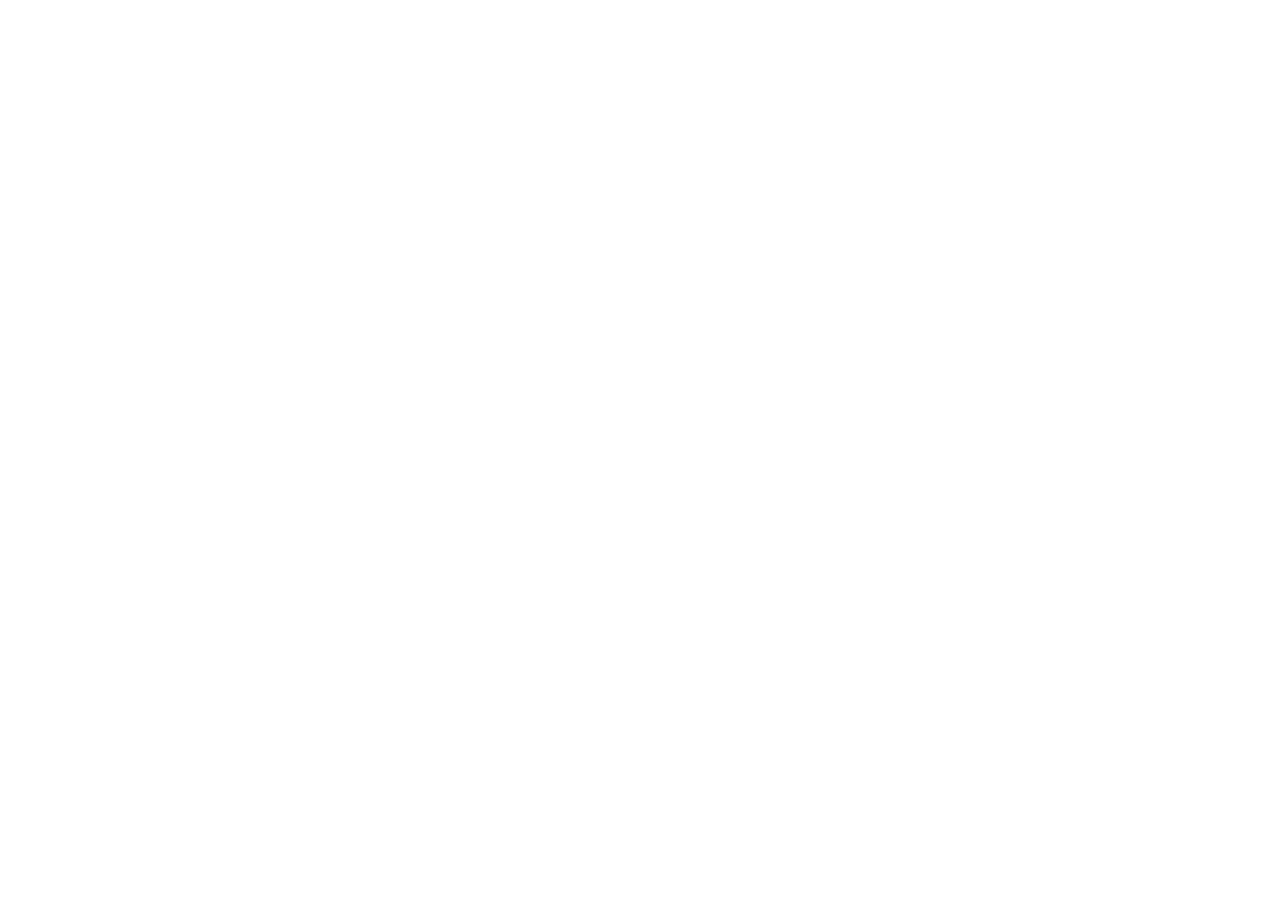
==== about/index.html @ b0be115c "Initial commit" ====
<!doctype html>
<html lang="en" data-page="/about">
  <head>
    <meta charset="UTF-8" />
    <meta name="viewport" content="width=device-width, initial-scale=1.0" />
    <meta name="description" content="MirrorFlow Suite is a portfolio of workflow tools that save time, incentivize cleaner lead tracking, and turn frontline work into QA and leadership visibility." />
    <title>Why MirrorFlow | MirrorFlow Suite</title>
    <script type="module" crossorigin src="/Porfolio/assets/main-fJTCTL3D.js"></script>
    <link rel="stylesheet" crossorigin href="/Porfolio/assets/main-Bpl_9lqr.css">
  </head>
  <body>
    <div id="root"></div>
  </body>
</html>
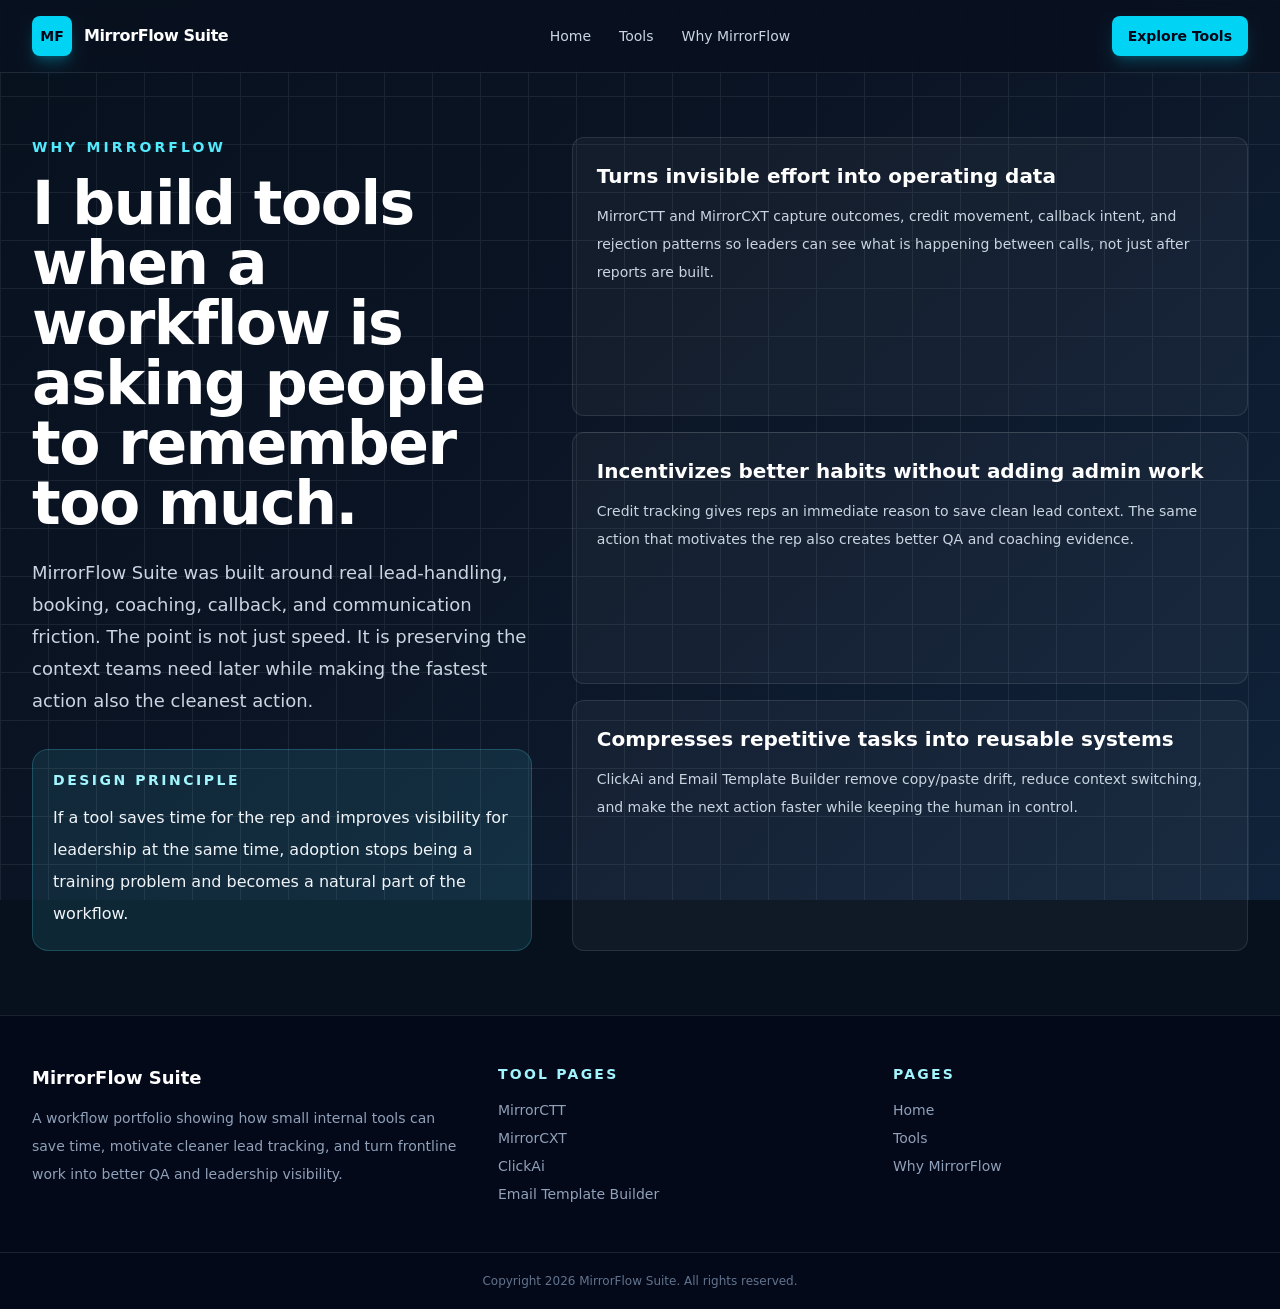
==== commit b808287f: "Fixed pathing issues in the following files:" ====
--- a/about/index.html
+++ b/about/index.html
@@ -5,8 +5,8 @@
     <meta name="viewport" content="width=device-width, initial-scale=1.0" />
     <meta name="description" content="MirrorFlow Suite is a portfolio of workflow tools that save time, incentivize cleaner lead tracking, and turn frontline work into QA and leadership visibility." />
     <title>Why MirrorFlow | MirrorFlow Suite</title>
-    <script type="module" crossorigin src="/Porfolio/assets/main-fJTCTL3D.js"></script>
-    <link rel="stylesheet" crossorigin href="/Porfolio/assets/main-Bpl_9lqr.css">
+    <script type="module" crossorigin src="/assets/main-fJTCTL3D.js"></script>
+    <link rel="stylesheet" crossorigin href="/assets/main-Bpl_9lqr.css">
   </head>
   <body>
     <div id="root"></div>
--- a/assets/main-Bpl_9lqr.css
+++ b/assets/main-Bpl_9lqr.css
@@ -0,0 +1,2 @@
+/*! tailwindcss v4.2.1 | MIT License | https://tailwindcss.com */
+@layer properties{@supports (((-webkit-hyphens:none)) and (not (margin-trim:inline))) or ((-moz-orient:inline) and (not (color:rgb(from red r g b)))){*,:before,:after,::backdrop{--tw-border-style:solid;--tw-gradient-position:initial;--tw-gradient-from:#0000;--tw-gradient-via:#0000;--tw-gradient-to:#0000;--tw-gradient-stops:initial;--tw-gradient-via-stops:initial;--tw-gradient-from-position:0%;--tw-gradient-via-position:50%;--tw-gradient-to-position:100%;--tw-leading:initial;--tw-font-weight:initial;--tw-tracking:initial;--tw-shadow:0 0 #0000;--tw-shadow-color:initial;--tw-shadow-alpha:100%;--tw-inset-shadow:0 0 #0000;--tw-inset-shadow-color:initial;--tw-inset-shadow-alpha:100%;--tw-ring-color:initial;--tw-ring-shadow:0 0 #0000;--tw-inset-ring-color:initial;--tw-inset-ring-shadow:0 0 #0000;--tw-ring-inset:initial;--tw-ring-offset-width:0px;--tw-ring-offset-color:#fff;--tw-ring-offset-shadow:0 0 #0000;--tw-backdrop-blur:initial;--tw-backdrop-brightness:initial;--tw-backdrop-contrast:initial;--tw-backdrop-grayscale:initial;--tw-backdrop-hue-rotate:initial;--tw-backdrop-invert:initial;--tw-backdrop-opacity:initial;--tw-backdrop-saturate:initial;--tw-backdrop-sepia:initial;--tw-translate-x:0;--tw-translate-y:0;--tw-translate-z:0}}}@layer theme{:root,:host{--font-sans:ui-sans-serif, system-ui, sans-serif, "Apple Color Emoji", "Segoe UI Emoji", "Segoe UI Symbol", "Noto Color Emoji";--font-mono:ui-monospace, SFMono-Regular, Menlo, Monaco, Consolas, "Liberation Mono", "Courier New", monospace;--color-amber-100:oklch(96.2% .059 95.617);--color-amber-200:oklch(92.4% .12 95.746);--color-emerald-200:oklch(90.5% .093 164.15);--color-emerald-300:oklch(84.5% .143 164.978);--color-emerald-500:oklch(69.6% .17 162.48);--color-teal-400:oklch(77.7% .152 181.912);--color-teal-500:oklch(70.4% .14 182.503);--color-cyan-100:oklch(95.6% .045 203.388);--color-cyan-200:oklch(91.7% .08 205.041);--color-cyan-300:oklch(86.5% .127 207.078);--color-cyan-400:oklch(78.9% .154 211.53);--color-sky-600:oklch(58.8% .158 241.966);--color-blue-600:oklch(54.6% .245 262.881);--color-violet-500:oklch(60.6% .25 292.717);--color-slate-100:oklch(96.8% .007 247.896);--color-slate-200:oklch(92.9% .013 255.508);--color-slate-300:oklch(86.9% .022 252.894);--color-slate-400:oklch(70.4% .04 256.788);--color-slate-500:oklch(55.4% .046 257.417);--color-slate-950:oklch(12.9% .042 264.695);--color-black:#000;--color-white:#fff;--spacing:.25rem;--container-md:28rem;--container-2xl:42rem;--container-3xl:48rem;--container-4xl:56rem;--container-7xl:80rem;--text-xs:.75rem;--text-xs--line-height:calc(1 / .75);--text-sm:.875rem;--text-sm--line-height:calc(1.25 / .875);--text-base:1rem;--text-base--line-height:calc(1.5 / 1);--text-lg:1.125rem;--text-lg--line-height:calc(1.75 / 1.125);--text-xl:1.25rem;--text-xl--line-height:calc(1.75 / 1.25);--text-2xl:1.5rem;--text-2xl--line-height:calc(2 / 1.5);--text-3xl:1.875rem;--text-3xl--line-height:calc(2.25 / 1.875);--text-4xl:2.25rem;--text-4xl--line-height:calc(2.5 / 2.25);--text-5xl:3rem;--text-5xl--line-height:1;--text-6xl:3.75rem;--text-6xl--line-height:1;--text-7xl:4.5rem;--text-7xl--line-height:1;--font-weight-medium:500;--font-weight-semibold:600;--font-weight-bold:700;--font-weight-black:900;--tracking-tight:-.025em;--radius-lg:.5rem;--radius-xl:.75rem;--radius-2xl:1rem;--blur-xl:24px;--default-transition-duration:.15s;--default-transition-timing-function:cubic-bezier(.4, 0, .2, 1);--default-font-family:var(--font-sans);--default-mono-font-family:var(--font-mono)}}@layer base{*,:after,:before,::backdrop{box-sizing:border-box;border:0 solid;margin:0;padding:0}::file-selector-button{box-sizing:border-box;border:0 solid;margin:0;padding:0}html,:host{-webkit-text-size-adjust:100%;tab-size:4;line-height:1.5;font-family:var(--default-font-family,ui-sans-serif, system-ui, sans-serif, "Apple Color Emoji", "Segoe UI Emoji", "Segoe UI Symbol", "Noto Color Emoji");font-feature-settings:var(--default-font-feature-settings,normal);font-variation-settings:var(--default-font-variation-settings,normal);-webkit-tap-highlight-color:transparent}hr{height:0;color:inherit;border-top-width:1px}abbr:where([title]){-webkit-text-decoration:underline dotted;text-decoration:underline dotted}h1,h2,h3,h4,h5,h6{font-size:inherit;font-weight:inherit}a{color:inherit;-webkit-text-decoration:inherit;-webkit-text-decoration:inherit;-webkit-text-decoration:inherit;-webkit-text-decoration:inherit;text-decoration:inherit}b,strong{font-weight:bolder}code,kbd,samp,pre{font-family:var(--default-mono-font-family,ui-monospace, SFMono-Regular, Menlo, Monaco, Consolas, "Liberation Mono", "Courier New", monospace);font-feature-settings:var(--default-mono-font-feature-settings,normal);font-variation-settings:var(--default-mono-font-variation-settings,normal);font-size:1em}small{font-size:80%}sub,sup{vertical-align:baseline;font-size:75%;line-height:0;position:relative}sub{bottom:-.25em}sup{top:-.5em}table{text-indent:0;border-color:inherit;border-collapse:collapse}:-moz-focusring{outline:auto}progress{vertical-align:baseline}summary{display:list-item}ol,ul,menu{list-style:none}img,svg,video,canvas,audio,iframe,embed,object{vertical-align:middle;display:block}img,video{max-width:100%;height:auto}button,input,select,optgroup,textarea{font:inherit;font-feature-settings:inherit;font-variation-settings:inherit;letter-spacing:inherit;color:inherit;opacity:1;background-color:#0000;border-radius:0}::file-selector-button{font:inherit;font-feature-settings:inherit;font-variation-settings:inherit;letter-spacing:inherit;color:inherit;opacity:1;background-color:#0000;border-radius:0}:where(select:is([multiple],[size])) optgroup{font-weight:bolder}:where(select:is([multiple],[size])) optgroup option{padding-inline-start:20px}::file-selector-button{margin-inline-end:4px}::placeholder{opacity:1}@supports (not ((-webkit-appearance:-apple-pay-button))) or (contain-intrinsic-size:1px){::placeholder{color:currentColor}@supports (color:color-mix(in lab, red, red)){::placeholder{color:color-mix(in oklab, currentcolor 50%, transparent)}}}textarea{resize:vertical}::-webkit-search-decoration{-webkit-appearance:none}::-webkit-date-and-time-value{min-height:1lh;text-align:inherit}::-webkit-datetime-edit{display:inline-flex}::-webkit-datetime-edit-fields-wrapper{padding:0}::-webkit-datetime-edit{padding-block:0}::-webkit-datetime-edit-year-field{padding-block:0}::-webkit-datetime-edit-month-field{padding-block:0}::-webkit-datetime-edit-day-field{padding-block:0}::-webkit-datetime-edit-hour-field{padding-block:0}::-webkit-datetime-edit-minute-field{padding-block:0}::-webkit-datetime-edit-second-field{padding-block:0}::-webkit-datetime-edit-millisecond-field{padding-block:0}::-webkit-datetime-edit-meridiem-field{padding-block:0}::-webkit-calendar-picker-indicator{line-height:1}:-moz-ui-invalid{box-shadow:none}button,input:where([type=button],[type=reset],[type=submit]){appearance:button}::file-selector-button{appearance:button}::-webkit-inner-spin-button{height:auto}::-webkit-outer-spin-button{height:auto}[hidden]:where(:not([hidden=until-found])){display:none!important}}@layer components;@layer utilities{.pointer-events-none{pointer-events:none}.invisible{visibility:hidden}.visible{visibility:visible}.absolute{position:absolute}.fixed{position:fixed}.relative{position:relative}.sticky{position:sticky}.inset-0{inset:calc(var(--spacing) * 0)}.top-0{top:calc(var(--spacing) * 0)}.right-0{right:calc(var(--spacing) * 0)}.bottom-0{bottom:calc(var(--spacing) * 0)}.left-0{left:calc(var(--spacing) * 0)}.z-40{z-index:40}.mx-auto{margin-inline:auto}.mt-1{margin-top:calc(var(--spacing) * 1)}.mt-2{margin-top:calc(var(--spacing) * 2)}.mt-3{margin-top:calc(var(--spacing) * 3)}.mt-4{margin-top:calc(var(--spacing) * 4)}.mt-5{margin-top:calc(var(--spacing) * 5)}.mt-6{margin-top:calc(var(--spacing) * 6)}.mt-7{margin-top:calc(var(--spacing) * 7)}.mt-8{margin-top:calc(var(--spacing) * 8)}.mt-10{margin-top:calc(var(--spacing) * 10)}.mt-12{margin-top:calc(var(--spacing) * 12)}.mb-4{margin-bottom:calc(var(--spacing) * 4)}.block{display:block}.contents{display:contents}.flex{display:flex}.grid{display:grid}.hidden{display:none}.inline-flex{display:inline-flex}.h-5{height:calc(var(--spacing) * 5)}.h-6{height:calc(var(--spacing) * 6)}.h-7{height:calc(var(--spacing) * 7)}.h-8{height:calc(var(--spacing) * 8)}.h-9{height:calc(var(--spacing) * 9)}.h-10{height:calc(var(--spacing) * 10)}.h-12{height:calc(var(--spacing) * 12)}.h-14{height:calc(var(--spacing) * 14)}.h-full{height:100%}.h-px{height:1px}.max-h-\[560px\]{max-height:560px}.min-h-10{min-height:calc(var(--spacing) * 10)}.min-h-12{min-height:calc(var(--spacing) * 12)}.min-h-screen{min-height:100vh}.w-5{width:calc(var(--spacing) * 5)}.w-6{width:calc(var(--spacing) * 6)}.w-7{width:calc(var(--spacing) * 7)}.w-8{width:calc(var(--spacing) * 8)}.w-9{width:calc(var(--spacing) * 9)}.w-10{width:calc(var(--spacing) * 10)}.w-12{width:calc(var(--spacing) * 12)}.w-14{width:calc(var(--spacing) * 14)}.w-full{width:100%}.max-w-2xl{max-width:var(--container-2xl)}.max-w-3xl{max-width:var(--container-3xl)}.max-w-4xl{max-width:var(--container-4xl)}.max-w-7xl{max-width:var(--container-7xl)}.max-w-md{max-width:var(--container-md)}.min-w-0{min-width:calc(var(--spacing) * 0)}.flex-1{flex:1}.flex-\[2\]{flex:2}.shrink-0{flex-shrink:0}.grid-cols-3{grid-template-columns:repeat(3,minmax(0,1fr))}.flex-col{flex-direction:column}.flex-wrap{flex-wrap:wrap}.place-items-center{place-items:center}.items-center{align-items:center}.items-start{align-items:flex-start}.justify-between{justify-content:space-between}.justify-center{justify-content:center}.gap-2{gap:calc(var(--spacing) * 2)}.gap-3{gap:calc(var(--spacing) * 3)}.gap-4{gap:calc(var(--spacing) * 4)}.gap-5{gap:calc(var(--spacing) * 5)}.gap-6{gap:calc(var(--spacing) * 6)}.gap-7{gap:calc(var(--spacing) * 7)}.gap-10{gap:calc(var(--spacing) * 10)}.gap-12{gap:calc(var(--spacing) * 12)}.overflow-hidden{overflow:hidden}.rounded-2xl{border-radius:var(--radius-2xl)}.rounded-\[28px\]{border-radius:28px}.rounded-full{border-radius:3.40282e38px}.rounded-lg{border-radius:var(--radius-lg)}.rounded-xl{border-radius:var(--radius-xl)}.border{border-style:var(--tw-border-style);border-width:1px}.border-y{border-block-style:var(--tw-border-style);border-block-width:1px}.border-t{border-top-style:var(--tw-border-style);border-top-width:1px}.border-b{border-bottom-style:var(--tw-border-style);border-bottom-width:1px}.border-amber-200\/20{border-color:#fee68533}@supports (color:color-mix(in lab, red, red)){.border-amber-200\/20{border-color:color-mix(in oklab, var(--color-amber-200) 20%, transparent)}}.border-cyan-300{border-color:var(--color-cyan-300)}.border-cyan-300\/20{border-color:#53eafd33}@supports (color:color-mix(in lab, red, red)){.border-cyan-300\/20{border-color:color-mix(in oklab, var(--color-cyan-300) 20%, transparent)}}.border-emerald-300\/30{border-color:#5ee9b54d}@supports (color:color-mix(in lab, red, red)){.border-emerald-300\/30{border-color:color-mix(in oklab, var(--color-emerald-300) 30%, transparent)}}.border-white\/10{border-color:#ffffff1a}@supports (color:color-mix(in lab, red, red)){.border-white\/10{border-color:color-mix(in oklab, var(--color-white) 10%, transparent)}}.border-white\/15{border-color:#ffffff26}@supports (color:color-mix(in lab, red, red)){.border-white\/15{border-color:color-mix(in oklab, var(--color-white) 15%, transparent)}}.bg-\[\#0b1322\]\/95{background-color:oklab(18.7439% -.00446909 -.0328422/.95)}.bg-\[\#111b2a\]\/90{background-color:oklab(22.0531% -.00670448 -.0323344/.9)}.bg-\[\#07111e\]{background-color:#07111e}.bg-\[\#08111f\]\/88{background-color:oklab(17.6997% -.00633704 -.0316639/.88)}.bg-amber-200\/\[0\.08\]{background-color:#fee68514}@supports (color:color-mix(in lab, red, red)){.bg-amber-200\/\[0\.08\]{background-color:color-mix(in oklab, var(--color-amber-200) 8%, transparent)}}.bg-cyan-300{background-color:var(--color-cyan-300)}.bg-cyan-300\/10{background-color:#53eafd1a}@supports (color:color-mix(in lab, red, red)){.bg-cyan-300\/10{background-color:color-mix(in oklab, var(--color-cyan-300) 10%, transparent)}}.bg-cyan-300\/\[0\.06\]{background-color:#53eafd0f}@supports (color:color-mix(in lab, red, red)){.bg-cyan-300\/\[0\.06\]{background-color:color-mix(in oklab, var(--color-cyan-300) 6%, transparent)}}.bg-cyan-400{background-color:var(--color-cyan-400)}.bg-emerald-300\/10{background-color:#5ee9b51a}@supports (color:color-mix(in lab, red, red)){.bg-emerald-300\/10{background-color:color-mix(in oklab, var(--color-emerald-300) 10%, transparent)}}.bg-slate-950{background-color:var(--color-slate-950)}.bg-slate-950\/55{background-color:#0206188c}@supports (color:color-mix(in lab, red, red)){.bg-slate-950\/55{background-color:color-mix(in oklab, var(--color-slate-950) 55%, transparent)}}.bg-slate-950\/60{background-color:#02061899}@supports (color:color-mix(in lab, red, red)){.bg-slate-950\/60{background-color:color-mix(in oklab, var(--color-slate-950) 60%, transparent)}}.bg-slate-950\/65{background-color:#020618a6}@supports (color:color-mix(in lab, red, red)){.bg-slate-950\/65{background-color:color-mix(in oklab, var(--color-slate-950) 65%, transparent)}}.bg-slate-950\/70{background-color:#020618b3}@supports (color:color-mix(in lab, red, red)){.bg-slate-950\/70{background-color:color-mix(in oklab, var(--color-slate-950) 70%, transparent)}}.bg-slate-950\/75{background-color:#020618bf}@supports (color:color-mix(in lab, red, red)){.bg-slate-950\/75{background-color:color-mix(in oklab, var(--color-slate-950) 75%, transparent)}}.bg-white\/10{background-color:#ffffff1a}@supports (color:color-mix(in lab, red, red)){.bg-white\/10{background-color:color-mix(in oklab, var(--color-white) 10%, transparent)}}.bg-white\/\[0\.03\]{background-color:#ffffff08}@supports (color:color-mix(in lab, red, red)){.bg-white\/\[0\.03\]{background-color:color-mix(in oklab, var(--color-white) 3%, transparent)}}.bg-white\/\[0\.04\]{background-color:#ffffff0a}@supports (color:color-mix(in lab, red, red)){.bg-white\/\[0\.04\]{background-color:color-mix(in oklab, var(--color-white) 4%, transparent)}}.bg-white\/\[0\.05\]{background-color:#ffffff0d}@supports (color:color-mix(in lab, red, red)){.bg-white\/\[0\.05\]{background-color:color-mix(in oklab, var(--color-white) 5%, transparent)}}.bg-white\/\[0\.06\]{background-color:#ffffff0f}@supports (color:color-mix(in lab, red, red)){.bg-white\/\[0\.06\]{background-color:color-mix(in oklab, var(--color-white) 6%, transparent)}}.bg-white\/\[0\.035\]{background-color:#ffffff09}@supports (color:color-mix(in lab, red, red)){.bg-white\/\[0\.035\]{background-color:color-mix(in oklab, var(--color-white) 3.5%, transparent)}}.bg-white\/\[0\.045\]{background-color:#ffffff0b}@supports (color:color-mix(in lab, red, red)){.bg-white\/\[0\.045\]{background-color:color-mix(in oklab, var(--color-white) 4.5%, transparent)}}.bg-gradient-to-br{--tw-gradient-position:to bottom right in oklab;background-image:linear-gradient(var(--tw-gradient-stops))}.bg-gradient-to-t{--tw-gradient-position:to top in oklab;background-image:linear-gradient(var(--tw-gradient-stops))}.\[background-image\:linear-gradient\(\#e2e8f0_1px\,transparent_1px\)\,linear-gradient\(90deg\,\#e2e8f0_1px\,transparent_1px\)\]{background-image:linear-gradient(#e2e8f0 1px,#0000 1px),linear-gradient(90deg,#e2e8f0 1px,#0000 1px)}.bg-\[linear-gradient\(135deg\,\#07111e_0\%\,\#0b1424_42\%\,\#10233a_100\%\)\]{background-image:linear-gradient(135deg,#07111e 0%,#0b1424 42%,#10233a 100%)}.from-blue-600{--tw-gradient-from:var(--color-blue-600);--tw-gradient-stops:var(--tw-gradient-via-stops,var(--tw-gradient-position), var(--tw-gradient-from) var(--tw-gradient-from-position), var(--tw-gradient-to) var(--tw-gradient-to-position))}.from-emerald-500{--tw-gradient-from:var(--color-emerald-500);--tw-gradient-stops:var(--tw-gradient-via-stops,var(--tw-gradient-position), var(--tw-gradient-from) var(--tw-gradient-from-position), var(--tw-gradient-to) var(--tw-gradient-to-position))}.from-sky-600{--tw-gradient-from:var(--color-sky-600);--tw-gradient-stops:var(--tw-gradient-via-stops,var(--tw-gradient-position), var(--tw-gradient-from) var(--tw-gradient-from-position), var(--tw-gradient-to) var(--tw-gradient-to-position))}.from-slate-950{--tw-gradient-from:var(--color-slate-950);--tw-gradient-stops:var(--tw-gradient-via-stops,var(--tw-gradient-position), var(--tw-gradient-from) var(--tw-gradient-from-position), var(--tw-gradient-to) var(--tw-gradient-to-position))}.from-teal-500{--tw-gradient-from:var(--color-teal-500);--tw-gradient-stops:var(--tw-gradient-via-stops,var(--tw-gradient-position), var(--tw-gradient-from) var(--tw-gradient-from-position), var(--tw-gradient-to) var(--tw-gradient-to-position))}.via-slate-950\/70{--tw-gradient-via:#020618b3}@supports (color:color-mix(in lab, red, red)){.via-slate-950\/70{--tw-gradient-via:color-mix(in oklab, var(--color-slate-950) 70%, transparent)}}.via-slate-950\/70{--tw-gradient-via-stops:var(--tw-gradient-position), var(--tw-gradient-from) var(--tw-gradient-from-position), var(--tw-gradient-via) var(--tw-gradient-via-position), var(--tw-gradient-to) var(--tw-gradient-to-position);--tw-gradient-stops:var(--tw-gradient-via-stops)}.to-cyan-300{--tw-gradient-to:var(--color-cyan-300);--tw-gradient-stops:var(--tw-gradient-via-stops,var(--tw-gradient-position), var(--tw-gradient-from) var(--tw-gradient-from-position), var(--tw-gradient-to) var(--tw-gradient-to-position))}.to-cyan-400{--tw-gradient-to:var(--color-cyan-400);--tw-gradient-stops:var(--tw-gradient-via-stops,var(--tw-gradient-position), var(--tw-gradient-from) var(--tw-gradient-from-position), var(--tw-gradient-to) var(--tw-gradient-to-position))}.to-teal-400{--tw-gradient-to:var(--color-teal-400);--tw-gradient-stops:var(--tw-gradient-via-stops,var(--tw-gradient-position), var(--tw-gradient-from) var(--tw-gradient-from-position), var(--tw-gradient-to) var(--tw-gradient-to-position))}.to-transparent{--tw-gradient-to:transparent;--tw-gradient-stops:var(--tw-gradient-via-stops,var(--tw-gradient-position), var(--tw-gradient-from) var(--tw-gradient-from-position), var(--tw-gradient-to) var(--tw-gradient-to-position))}.to-violet-500{--tw-gradient-to:var(--color-violet-500);--tw-gradient-stops:var(--tw-gradient-via-stops,var(--tw-gradient-position), var(--tw-gradient-from) var(--tw-gradient-from-position), var(--tw-gradient-to) var(--tw-gradient-to-position))}.\[background-size\:48px_48px\]{background-size:48px 48px}.object-contain{object-fit:contain}.p-3{padding:calc(var(--spacing) * 3)}.p-4{padding:calc(var(--spacing) * 4)}.p-5{padding:calc(var(--spacing) * 5)}.p-6{padding:calc(var(--spacing) * 6)}.p-px{padding:1px}.px-3{padding-inline:calc(var(--spacing) * 3)}.px-4{padding-inline:calc(var(--spacing) * 4)}.px-5{padding-inline:calc(var(--spacing) * 5)}.py-1{padding-block:calc(var(--spacing) * 1)}.py-1\.5{padding-block:calc(var(--spacing) * 1.5)}.py-2{padding-block:calc(var(--spacing) * 2)}.py-3{padding-block:calc(var(--spacing) * 3)}.py-4{padding-block:calc(var(--spacing) * 4)}.py-5{padding-block:calc(var(--spacing) * 5)}.py-12{padding-block:calc(var(--spacing) * 12)}.py-14{padding-block:calc(var(--spacing) * 14)}.py-16{padding-block:calc(var(--spacing) * 16)}.pb-4{padding-bottom:calc(var(--spacing) * 4)}.pb-16{padding-bottom:calc(var(--spacing) * 16)}.pb-20{padding-bottom:calc(var(--spacing) * 20)}.text-center{text-align:center}.text-2xl{font-size:var(--text-2xl);line-height:var(--tw-leading,var(--text-2xl--line-height))}.text-3xl{font-size:var(--text-3xl);line-height:var(--tw-leading,var(--text-3xl--line-height))}.text-4xl{font-size:var(--text-4xl);line-height:var(--tw-leading,var(--text-4xl--line-height))}.text-5xl{font-size:var(--text-5xl);line-height:var(--tw-leading,var(--text-5xl--line-height))}.text-base{font-size:var(--text-base);line-height:var(--tw-leading,var(--text-base--line-height))}.text-lg{font-size:var(--text-lg);line-height:var(--tw-leading,var(--text-lg--line-height))}.text-sm{font-size:var(--text-sm);line-height:var(--tw-leading,var(--text-sm--line-height))}.text-xl{font-size:var(--text-xl);line-height:var(--tw-leading,var(--text-xl--line-height))}.text-xs{font-size:var(--text-xs);line-height:var(--tw-leading,var(--text-xs--line-height))}.leading-6{--tw-leading:calc(var(--spacing) * 6);line-height:calc(var(--spacing) * 6)}.leading-7{--tw-leading:calc(var(--spacing) * 7);line-height:calc(var(--spacing) * 7)}.leading-8{--tw-leading:calc(var(--spacing) * 8);line-height:calc(var(--spacing) * 8)}.font-black{--tw-font-weight:var(--font-weight-black);font-weight:var(--font-weight-black)}.font-bold{--tw-font-weight:var(--font-weight-bold);font-weight:var(--font-weight-bold)}.font-medium{--tw-font-weight:var(--font-weight-medium);font-weight:var(--font-weight-medium)}.font-semibold{--tw-font-weight:var(--font-weight-semibold);font-weight:var(--font-weight-semibold)}.tracking-\[0\.2em\]{--tw-tracking:.2em;letter-spacing:.2em}.tracking-\[0\.14em\]{--tw-tracking:.14em;letter-spacing:.14em}.tracking-\[0\.16em\]{--tw-tracking:.16em;letter-spacing:.16em}.tracking-\[0\.18em\]{--tw-tracking:.18em;letter-spacing:.18em}.tracking-\[0\.22em\]{--tw-tracking:.22em;letter-spacing:.22em}.tracking-tight{--tw-tracking:var(--tracking-tight);letter-spacing:var(--tracking-tight)}.text-amber-100{color:var(--color-amber-100)}.text-cyan-100{color:var(--color-cyan-100)}.text-cyan-200{color:var(--color-cyan-200)}.text-cyan-300{color:var(--color-cyan-300)}.text-emerald-200{color:var(--color-emerald-200)}.text-slate-100{color:var(--color-slate-100)}.text-slate-200{color:var(--color-slate-200)}.text-slate-300{color:var(--color-slate-300)}.text-slate-400{color:var(--color-slate-400)}.text-slate-500{color:var(--color-slate-500)}.text-slate-950{color:var(--color-slate-950)}.text-white{color:var(--color-white)}.uppercase{text-transform:uppercase}.opacity-\[0\.08\]{opacity:.08}.shadow-2xl{--tw-shadow:0 25px 50px -12px var(--tw-shadow-color,#00000040);box-shadow:var(--tw-inset-shadow), var(--tw-inset-ring-shadow), var(--tw-ring-offset-shadow), var(--tw-ring-shadow), var(--tw-shadow)}.shadow-lg{--tw-shadow:0 10px 15px -3px var(--tw-shadow-color,#0000001a), 0 4px 6px -4px var(--tw-shadow-color,#0000001a);box-shadow:var(--tw-inset-shadow), var(--tw-inset-ring-shadow), var(--tw-ring-offset-shadow), var(--tw-ring-shadow), var(--tw-shadow)}.shadow-xl{--tw-shadow:0 20px 25px -5px var(--tw-shadow-color,#0000001a), 0 8px 10px -6px var(--tw-shadow-color,#0000001a);box-shadow:var(--tw-inset-shadow), var(--tw-inset-ring-shadow), var(--tw-ring-offset-shadow), var(--tw-ring-shadow), var(--tw-shadow)}.shadow-black\/10{--tw-shadow-color:#0000001a}@supports (color:color-mix(in lab, red, red)){.shadow-black\/10{--tw-shadow-color:color-mix(in oklab, color-mix(in oklab, var(--color-black) 10%, transparent) var(--tw-shadow-alpha), transparent)}}.shadow-black\/30{--tw-shadow-color:#0000004d}@supports (color:color-mix(in lab, red, red)){.shadow-black\/30{--tw-shadow-color:color-mix(in oklab, color-mix(in oklab, var(--color-black) 30%, transparent) var(--tw-shadow-alpha), transparent)}}.shadow-black\/40{--tw-shadow-color:#0006}@supports (color:color-mix(in lab, red, red)){.shadow-black\/40{--tw-shadow-color:color-mix(in oklab, color-mix(in oklab, var(--color-black) 40%, transparent) var(--tw-shadow-alpha), transparent)}}.shadow-cyan-400\/20{--tw-shadow-color:#00d2ef33}@supports (color:color-mix(in lab, red, red)){.shadow-cyan-400\/20{--tw-shadow-color:color-mix(in oklab, color-mix(in oklab, var(--color-cyan-400) 20%, transparent) var(--tw-shadow-alpha), transparent)}}.shadow-cyan-400\/25{--tw-shadow-color:#00d2ef40}@supports (color:color-mix(in lab, red, red)){.shadow-cyan-400\/25{--tw-shadow-color:color-mix(in oklab, color-mix(in oklab, var(--color-cyan-400) 25%, transparent) var(--tw-shadow-alpha), transparent)}}.backdrop-blur-xl{--tw-backdrop-blur:blur(var(--blur-xl));-webkit-backdrop-filter:var(--tw-backdrop-blur,) var(--tw-backdrop-brightness,) var(--tw-backdrop-contrast,) var(--tw-backdrop-grayscale,) var(--tw-backdrop-hue-rotate,) var(--tw-backdrop-invert,) var(--tw-backdrop-opacity,) var(--tw-backdrop-saturate,) var(--tw-backdrop-sepia,);backdrop-filter:var(--tw-backdrop-blur,) var(--tw-backdrop-brightness,) var(--tw-backdrop-contrast,) var(--tw-backdrop-grayscale,) var(--tw-backdrop-hue-rotate,) var(--tw-backdrop-invert,) var(--tw-backdrop-opacity,) var(--tw-backdrop-saturate,) var(--tw-backdrop-sepia,)}.transition{transition-property:color,background-color,border-color,outline-color,text-decoration-color,fill,stroke,--tw-gradient-from,--tw-gradient-via,--tw-gradient-to,opacity,box-shadow,transform,translate,scale,rotate,filter,-webkit-backdrop-filter,backdrop-filter,display,content-visibility,overlay,pointer-events;transition-timing-function:var(--tw-ease,var(--default-transition-timing-function));transition-duration:var(--tw-duration,var(--default-transition-duration))}@media (hover:hover){.group-hover\:translate-x-1:is(:where(.group):hover *){--tw-translate-x:calc(var(--spacing) * 1);translate:var(--tw-translate-x) var(--tw-translate-y)}.hover\:-translate-y-0\.5:hover{--tw-translate-y:calc(var(--spacing) * -.5);translate:var(--tw-translate-x) var(--tw-translate-y)}.hover\:-translate-y-1:hover{--tw-translate-y:calc(var(--spacing) * -1);translate:var(--tw-translate-x) var(--tw-translate-y)}.hover\:border-cyan-300\/50:hover{border-color:#53eafd80}@supports (color:color-mix(in lab, red, red)){.hover\:border-cyan-300\/50:hover{border-color:color-mix(in oklab, var(--color-cyan-300) 50%, transparent)}}.hover\:border-cyan-300\/60:hover{border-color:#53eafd99}@supports (color:color-mix(in lab, red, red)){.hover\:border-cyan-300\/60:hover{border-color:color-mix(in oklab, var(--color-cyan-300) 60%, transparent)}}.hover\:bg-cyan-200:hover{background-color:var(--color-cyan-200)}.hover\:bg-cyan-300:hover{background-color:var(--color-cyan-300)}.hover\:bg-white\/\[0\.07\]:hover{background-color:#ffffff12}@supports (color:color-mix(in lab, red, red)){.hover\:bg-white\/\[0\.07\]:hover{background-color:color-mix(in oklab, var(--color-white) 7.0%, transparent)}}.hover\:text-cyan-200:hover{color:var(--color-cyan-200)}}@media (width>=40rem){.sm\:grid-cols-2{grid-template-columns:repeat(2,minmax(0,1fr))}.sm\:grid-cols-3{grid-template-columns:repeat(3,minmax(0,1fr))}.sm\:flex-row{flex-direction:row}.sm\:p-8{padding:calc(var(--spacing) * 8)}.sm\:px-6{padding-inline:calc(var(--spacing) * 6)}.sm\:text-4xl{font-size:var(--text-4xl);line-height:var(--tw-leading,var(--text-4xl--line-height))}.sm\:text-6xl{font-size:var(--text-6xl);line-height:var(--tw-leading,var(--text-6xl--line-height))}.sm\:text-7xl{font-size:var(--text-7xl);line-height:var(--tw-leading,var(--text-7xl--line-height))}}@media (width>=48rem){.md\:flex{display:flex}.md\:hidden{display:none}.md\:grid-cols-2{grid-template-columns:repeat(2,minmax(0,1fr))}.md\:grid-cols-3{grid-template-columns:repeat(3,minmax(0,1fr))}.md\:grid-cols-\[1\.2fr_1fr_1fr\]{grid-template-columns:1.2fr 1fr 1fr}}@media (width>=64rem){.lg\:col-span-1{grid-column:span 1/span 1}.lg\:col-span-2{grid-column:span 2/span 2}.lg\:grid-cols-3{grid-template-columns:repeat(3,minmax(0,1fr))}.lg\:grid-cols-\[0\.8fr_1\.2fr\]{grid-template-columns:.8fr 1.2fr}.lg\:grid-cols-\[0\.9fr_1\.1fr\]{grid-template-columns:.9fr 1.1fr}.lg\:grid-cols-\[0\.75fr_1\.25fr\]{grid-template-columns:.75fr 1.25fr}.lg\:grid-cols-\[0\.85fr_1\.15fr\]{grid-template-columns:.85fr 1.15fr}.lg\:grid-cols-\[0\.95fr_1\.05fr\]{grid-template-columns:.95fr 1.05fr}.lg\:grid-cols-\[1fr_0\.9fr\]{grid-template-columns:1fr .9fr}.lg\:px-8{padding-inline:calc(var(--spacing) * 8)}.lg\:py-20{padding-block:calc(var(--spacing) * 20)}}@media (width>=80rem){.xl\:grid-cols-3{grid-template-columns:repeat(3,minmax(0,1fr))}.xl\:grid-cols-4{grid-template-columns:repeat(4,minmax(0,1fr))}}}:root{--background:#08111f;--foreground:#f8fafc;color:var(--foreground);background:var(--background);font-family:Inter,ui-sans-serif,system-ui,-apple-system,BlinkMacSystemFont,Segoe UI,sans-serif}html{scroll-behavior:smooth}body{background:var(--background);min-width:320px;margin:0}button,a{-webkit-tap-highlight-color:transparent}@property --tw-border-style{syntax:"*";inherits:false;initial-value:solid}@property --tw-gradient-position{syntax:"*";inherits:false}@property --tw-gradient-from{syntax:"<color>";inherits:false;initial-value:#0000}@property --tw-gradient-via{syntax:"<color>";inherits:false;initial-value:#0000}@property --tw-gradient-to{syntax:"<color>";inherits:false;initial-value:#0000}@property --tw-gradient-stops{syntax:"*";inherits:false}@property --tw-gradient-via-stops{syntax:"*";inherits:false}@property --tw-gradient-from-position{syntax:"<length-percentage>";inherits:false;initial-value:0%}@property --tw-gradient-via-position{syntax:"<length-percentage>";inherits:false;initial-value:50%}@property --tw-gradient-to-position{syntax:"<length-percentage>";inherits:false;initial-value:100%}@property --tw-leading{syntax:"*";inherits:false}@property --tw-font-weight{syntax:"*";inherits:false}@property --tw-tracking{syntax:"*";inherits:false}@property --tw-shadow{syntax:"*";inherits:false;initial-value:0 0 #0000}@property --tw-shadow-color{syntax:"*";inherits:false}@property --tw-shadow-alpha{syntax:"<percentage>";inherits:false;initial-value:100%}@property --tw-inset-shadow{syntax:"*";inherits:false;initial-value:0 0 #0000}@property --tw-inset-shadow-color{syntax:"*";inherits:false}@property --tw-inset-shadow-alpha{syntax:"<percentage>";inherits:false;initial-value:100%}@property --tw-ring-color{syntax:"*";inherits:false}@property --tw-ring-shadow{syntax:"*";inherits:false;initial-value:0 0 #0000}@property --tw-inset-ring-color{syntax:"*";inherits:false}@property --tw-inset-ring-shadow{syntax:"*";inherits:false;initial-value:0 0 #0000}@property --tw-ring-inset{syntax:"*";inherits:false}@property --tw-ring-offset-width{syntax:"<length>";inherits:false;initial-value:0}@property --tw-ring-offset-color{syntax:"*";inherits:false;initial-value:#fff}@property --tw-ring-offset-shadow{syntax:"*";inherits:false;initial-value:0 0 #0000}@property --tw-backdrop-blur{syntax:"*";inherits:false}@property --tw-backdrop-brightness{syntax:"*";inherits:false}@property --tw-backdrop-contrast{syntax:"*";inherits:false}@property --tw-backdrop-grayscale{syntax:"*";inherits:false}@property --tw-backdrop-hue-rotate{syntax:"*";inherits:false}@property --tw-backdrop-invert{syntax:"*";inherits:false}@property --tw-backdrop-opacity{syntax:"*";inherits:false}@property --tw-backdrop-saturate{syntax:"*";inherits:false}@property --tw-backdrop-sepia{syntax:"*";inherits:false}@property --tw-translate-x{syntax:"*";inherits:false;initial-value:0}@property --tw-translate-y{syntax:"*";inherits:false;initial-value:0}@property --tw-translate-z{syntax:"*";inherits:false;initial-value:0}
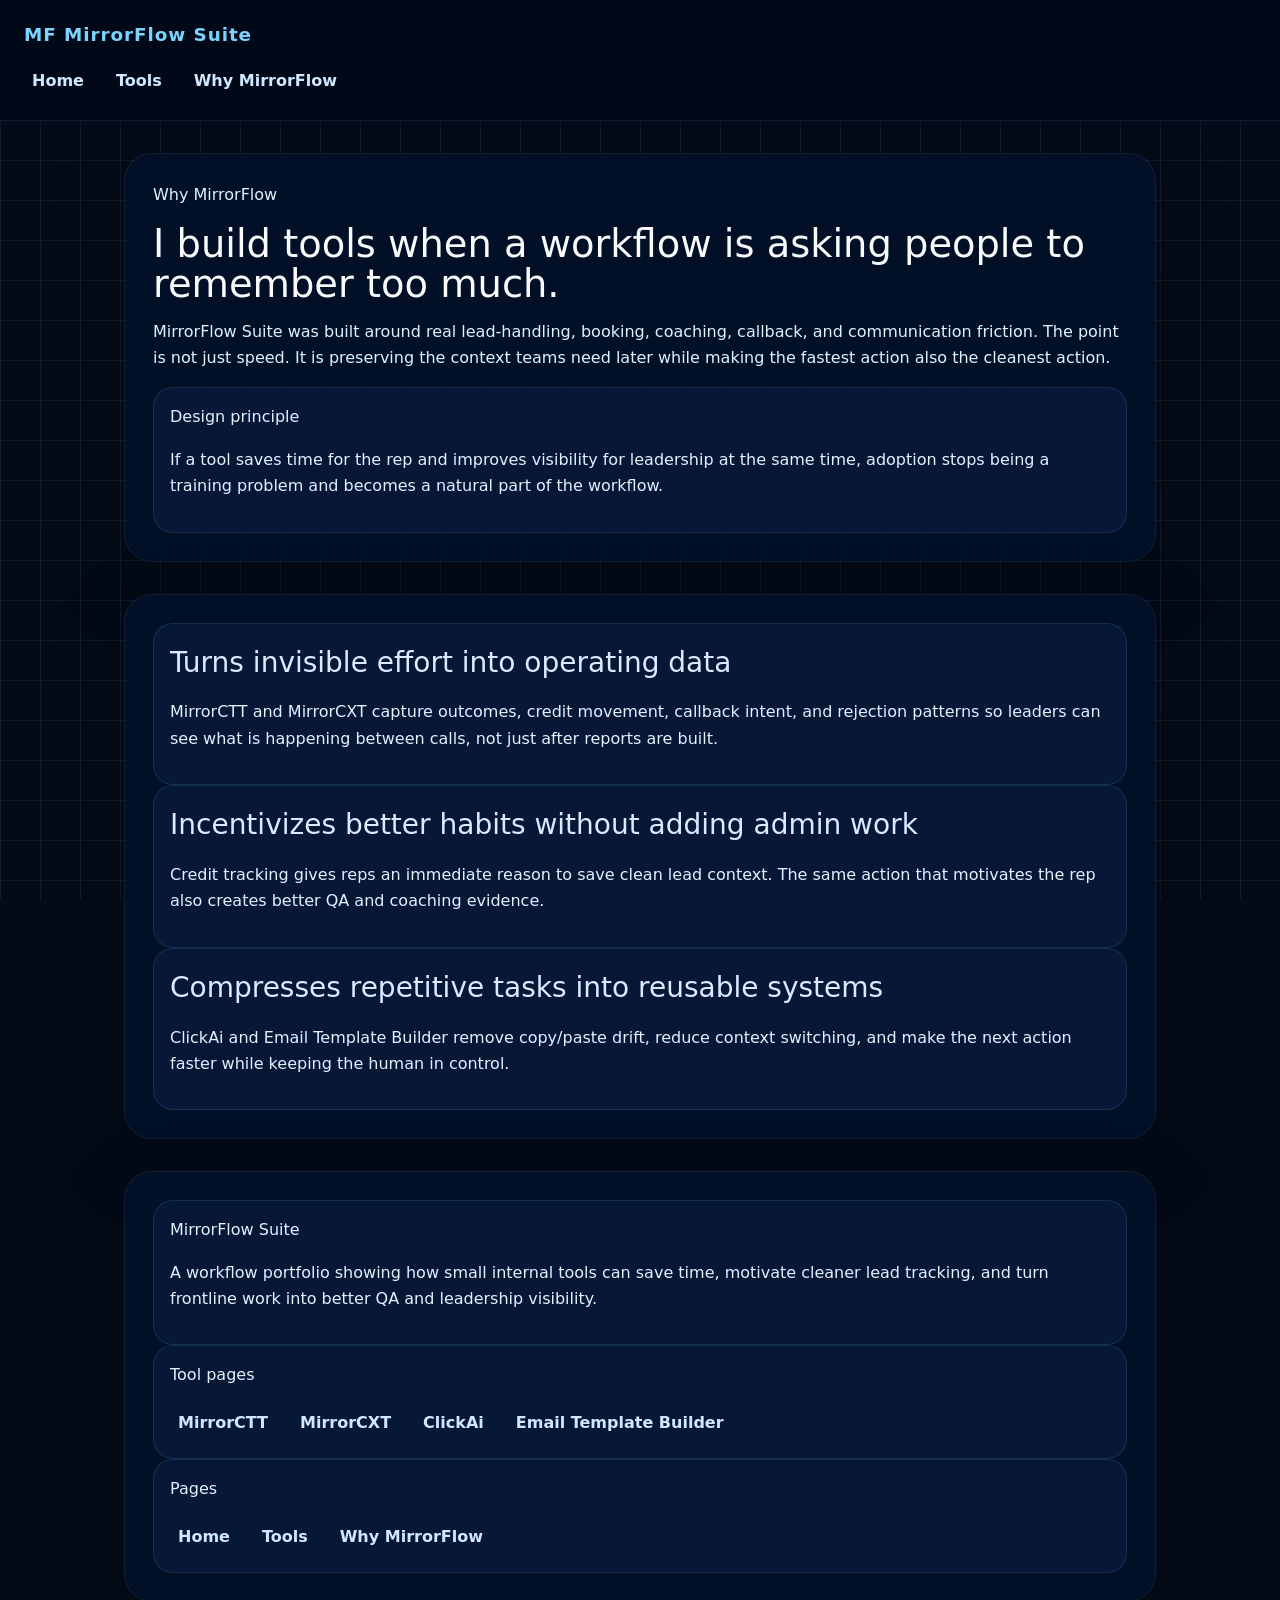
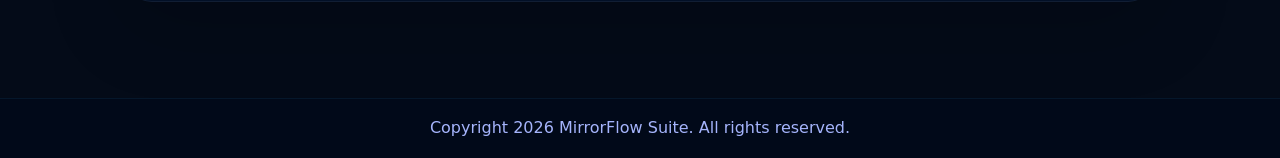
==== commit 5b83495a: "static" ====
--- a/about/index.html
+++ b/about/index.html
@@ -1,14 +1,72 @@
 <!doctype html>
-<html lang="en" data-page="/about">
+<html lang="en">
   <head>
     <meta charset="UTF-8" />
     <meta name="viewport" content="width=device-width, initial-scale=1.0" />
     <meta name="description" content="MirrorFlow Suite is a portfolio of workflow tools that save time, incentivize cleaner lead tracking, and turn frontline work into QA and leadership visibility." />
     <title>Why MirrorFlow | MirrorFlow Suite</title>
-    <script type="module" crossorigin src="/assets/main-fJTCTL3D.js"></script>
-    <link rel="stylesheet" crossorigin href="/assets/main-Bpl_9lqr.css">
+    <link rel="stylesheet" crossorigin href="../assets/main-Bpl_9lqr.css">
+    <link rel="stylesheet" href="../assets/site.css">
   </head>
   <body>
-    <div id="root"></div>
+    <header>
+      <div class="site-brand"><a href="../index.html">MF MirrorFlow Suite</a></div>
+      <nav>
+        <a href="../index.html">Home</a>
+        <a href="../tools/index.html">Tools</a>
+        <a href="index.html">Why MirrorFlow</a>
+      </nav>
+    </header>
+    <main>
+      <section>
+        <p>Why MirrorFlow</p>
+        <h1>I build tools when a workflow is asking people to remember too much.</h1>
+        <p>MirrorFlow Suite was built around real lead-handling, booking, coaching, callback, and communication friction. The point is not just speed. It is preserving the context teams need later while making the fastest action also the cleanest action.</p>
+        <div>
+          <p>Design principle</p>
+          <p>If a tool saves time for the rep and improves visibility for leadership at the same time, adoption stops being a training problem and becomes a natural part of the workflow.</p>
+        </div>
+      </section>
+      <section>
+        <article>
+          <h2>Turns invisible effort into operating data</h2>
+          <p>MirrorCTT and MirrorCXT capture outcomes, credit movement, callback intent, and rejection patterns so leaders can see what is happening between calls, not just after reports are built.</p>
+        </article>
+        <article>
+          <h2>Incentivizes better habits without adding admin work</h2>
+          <p>Credit tracking gives reps an immediate reason to save clean lead context. The same action that motivates the rep also creates better QA and coaching evidence.</p>
+        </article>
+        <article>
+          <h2>Compresses repetitive tasks into reusable systems</h2>
+          <p>ClickAi and Email Template Builder remove copy/paste drift, reduce context switching, and make the next action faster while keeping the human in control.</p>
+        </article>
+      </section>
+      <section>
+        <div>
+          <p>MirrorFlow Suite</p>
+          <p>A workflow portfolio showing how small internal tools can save time, motivate cleaner lead tracking, and turn frontline work into better QA and leadership visibility.</p>
+        </div>
+        <div>
+          <p>Tool pages</p>
+          <nav>
+            <a href="../tools/mirrorctt/index.html">MirrorCTT</a>
+            <a href="../tools/mirrorcxt/index.html">MirrorCXT</a>
+            <a href="../tools/clickai/index.html">ClickAi</a>
+            <a href="../tools/email-template-builder/index.html">Email Template Builder</a>
+          </nav>
+        </div>
+        <div>
+          <p>Pages</p>
+          <nav>
+            <a href="../index.html">Home</a>
+            <a href="../tools/index.html">Tools</a>
+            <a href="index.html">Why MirrorFlow</a>
+          </nav>
+        </div>
+      </section>
+    </main>
+    <footer>
+      <p>Copyright 2026 MirrorFlow Suite. All rights reserved.</p>
+    </footer>
   </body>
 </html>
--- a/assets/site.css
+++ b/assets/site.css
@@ -0,0 +1,191 @@
+body {
+  margin: 0;
+  min-height: 100vh;
+  font-family: Inter, system-ui, -apple-system, BlinkMacSystemFont, "Segoe UI", sans-serif;
+  color: #e2f1ff;
+  background-color: #040b18;
+  background-image:
+    linear-gradient(rgba(255,255,255,0.06) 1px, transparent 1px),
+    linear-gradient(90deg, rgba(255,255,255,0.06) 1px, transparent 1px);
+  background-size: 40px 40px;
+  background-attachment: fixed;
+  line-height: 1.65;
+}
+
+* {
+  box-sizing: border-box;
+}
+
+header {
+  background: rgba(2, 10, 25, 0.96);
+  border-bottom: 1px solid rgba(76, 185, 255, 0.12);
+  padding: 1.25rem 1.5rem;
+  position: sticky;
+  top: 0;
+  z-index: 10;
+  backdrop-filter: blur(12px);
+}
+
+header .site-brand {
+  font-weight: 800;
+  font-size: 1.15rem;
+  letter-spacing: 0.05em;
+  margin-bottom: 0.75rem;
+}
+
+header .site-brand a {
+  color: #7dd3fc;
+  text-decoration: none;
+}
+
+nav {
+  display: flex;
+  flex-wrap: wrap;
+  gap: 1rem;
+}
+
+nav a {
+  color: #cfe8ff;
+  text-decoration: none;
+  font-weight: 600;
+  padding: 0.35rem 0.5rem;
+}
+
+nav a:hover {
+  color: #ffffff;
+}
+
+main {
+  max-width: 1080px;
+  margin: 0 auto;
+  padding: 2rem 1.5rem 4rem;
+}
+
+section {
+  margin-bottom: 2rem;
+  padding: 1.75rem;
+  background: rgba(3, 18, 42, 0.92);
+  border: 1px solid rgba(255, 255, 255, 0.06);
+  border-radius: 28px;
+  box-shadow: 0 24px 80px rgba(0, 0, 0, 0.18);
+}
+
+section p {
+  margin: 0 0 1rem;
+}
+
+section h1,
+section h2,
+section h3 {
+  margin-top: 0;
+}
+
+section h1 {
+  font-size: clamp(2.3rem, 3vw, 3.4rem);
+  line-height: 1.02;
+  margin-bottom: 1rem;
+  color: #f8fafc;
+}
+
+section h2 {
+  font-size: 1.75rem;
+  margin-bottom: 0.85rem;
+  color: #dbeafe;
+}
+
+section h3 {
+  font-size: 1.2rem;
+  margin-bottom: 0.6rem;
+  color: #e2e8f0;
+}
+
+article,
+.detail-grid > div,
+section > div {
+  background: rgba(8, 26, 56, 0.95);
+  border: 1px solid rgba(125, 211, 252, 0.12);
+  border-radius: 20px;
+  padding: 1rem;
+}
+
+.article-grid,
+.tool-grid,
+.detail-grid {
+  display: grid;
+  gap: 1rem;
+}
+
+.article-grid {
+  grid-template-columns: repeat(auto-fit, minmax(220px, 1fr));
+}
+
+.tool-grid {
+  grid-template-columns: repeat(auto-fit, minmax(240px, 1fr));
+}
+
+.footer-links,
+.card-links {
+  display: flex;
+  flex-wrap: wrap;
+  gap: 0.75rem;
+}
+
+a.button,
+button {
+  display: inline-flex;
+  align-items: center;
+  justify-content: center;
+  padding: 0.85rem 1.4rem;
+  background: linear-gradient(135deg, #38bdf8 0%, #0ea5e9 100%);
+  color: rgba(3, 12, 33, 1);
+  border: 1px solid rgba(255, 255, 255, 0.12);
+  border-radius: 9999px;
+  text-decoration: none;
+  font-weight: 700;
+  transition: transform 0.2s ease, filter 0.2s ease, box-shadow 0.2s ease;
+  box-shadow: 0 12px 30px rgba(56, 189, 248, 0.14);
+}
+
+a.button:hover,
+button:hover {
+  transform: translateY(-1px);
+  filter: brightness(1.05);
+  box-shadow: 0 18px 40px rgba(56, 189, 248, 0.22);
+}
+
+a.button:focus,
+button:focus {
+  outline: 2px solid rgba(56, 189, 248, 0.75);
+  outline-offset: 4px;
+}
+
+ul,
+ol {
+  margin: 0;
+  padding-left: 1.5rem;
+}
+
+footer {
+  background: rgba(2, 10, 25, 0.96);
+  color: #a5b4fc;
+  padding: 1rem 1.5rem;
+  text-align: center;
+  border-top: 1px solid rgba(56, 189, 248, 0.08);
+}
+
+footer p {
+  margin: 0;
+}
+
+@media (max-width: 720px) {
+  header,
+  main,
+  footer {
+    padding-left: 1rem;
+    padding-right: 1rem;
+  }
+
+  nav {
+    gap: 0.5rem;
+  }
+}
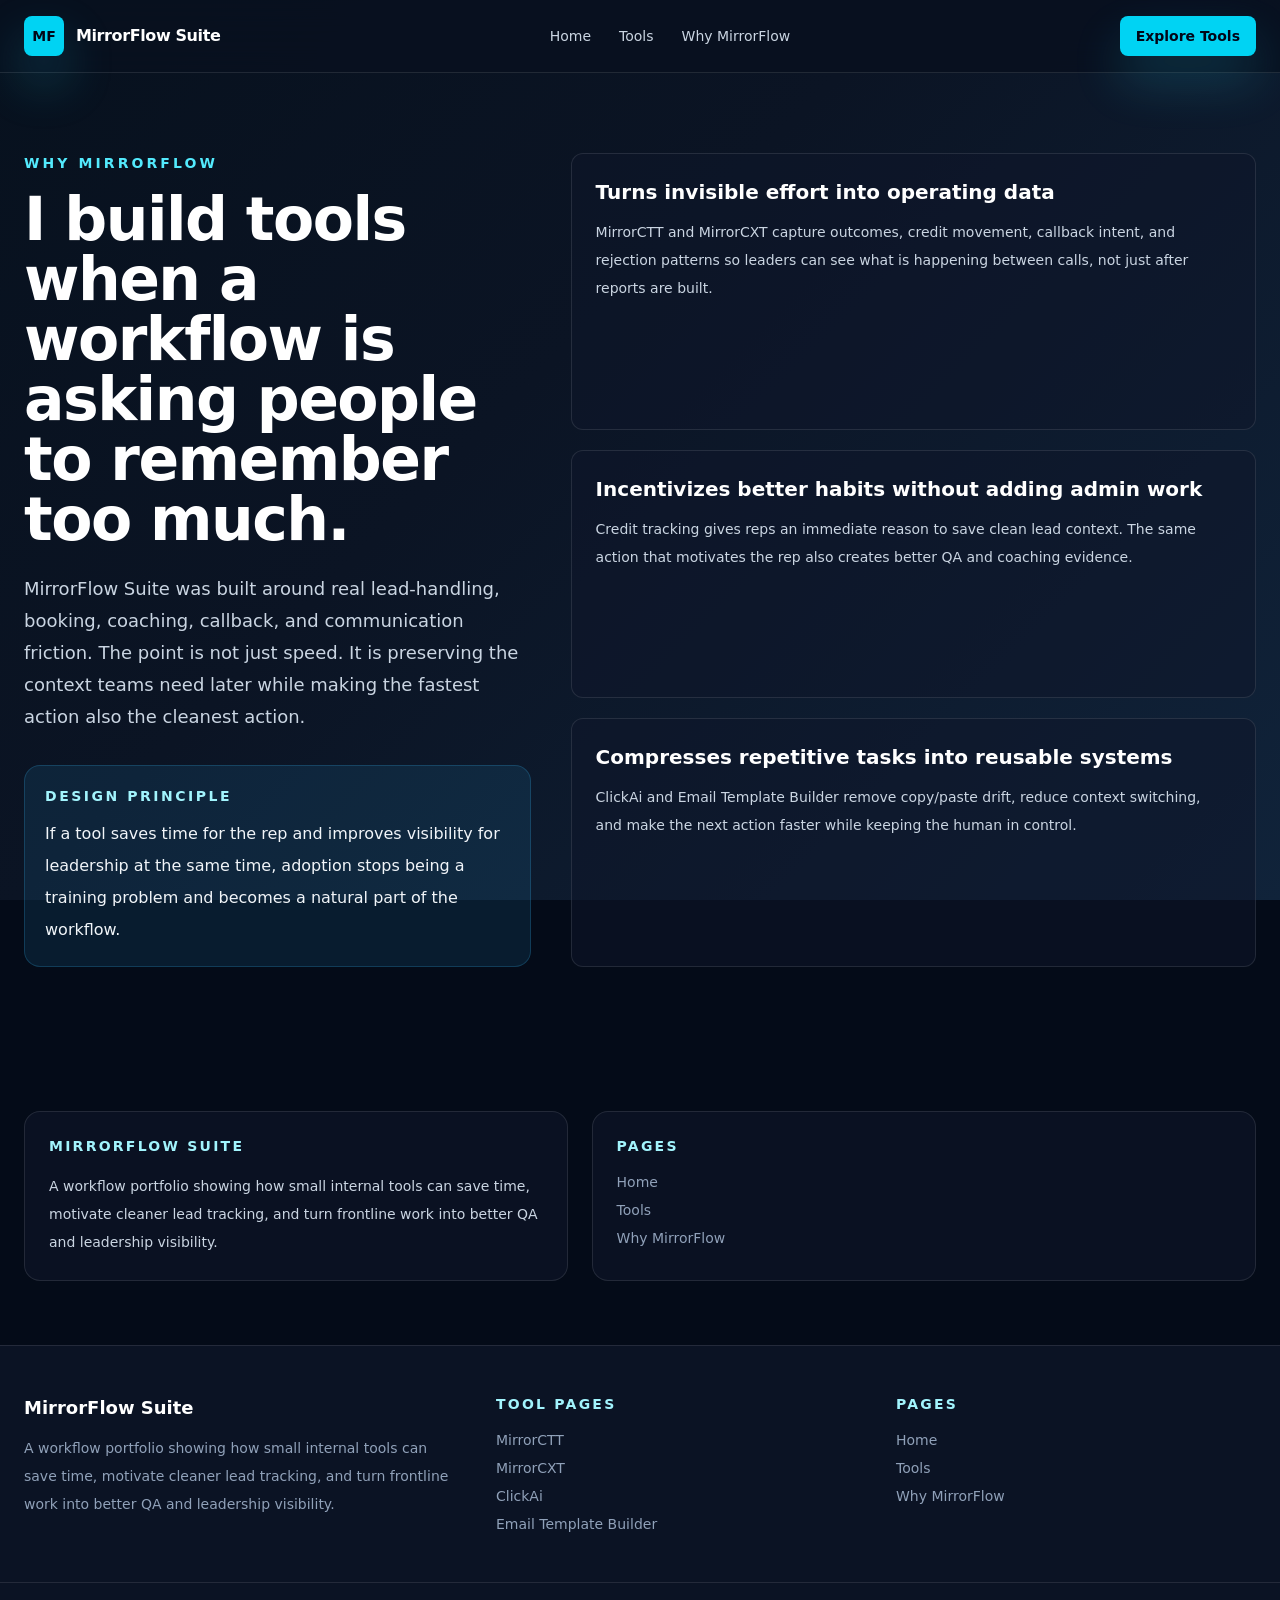
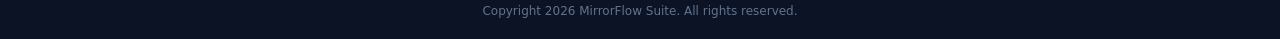
==== commit 414e30d6: "Merge traditional portfolio and MirrorCTT privacy policy" ====
--- a/about/index.html
+++ b/about/index.html
@@ -8,65 +8,98 @@
     <link rel="stylesheet" crossorigin href="../assets/main-Bpl_9lqr.css">
     <link rel="stylesheet" href="../assets/site.css">
   </head>
-  <body>
-    <header>
-      <div class="site-brand"><a href="../index.html">MF MirrorFlow Suite</a></div>
-      <nav>
-        <a href="../index.html">Home</a>
-        <a href="../tools/index.html">Tools</a>
-        <a href="index.html">Why MirrorFlow</a>
+  <body class="min-h-screen overflow-hidden bg-[#07111e] text-slate-100">
+    <div class="pointer-events-none fixed inset-0 bg-page-hero"></div>
+    <div class="pointer-events-none fixed inset-0 opacity-[0.08] bg-grid-lines"></div>
+    <header class="sticky top-0 z-40 border-b border-white/10 bg-[#08111f]/88 backdrop-blur-xl">
+      <nav class="mx-auto flex max-w-7xl items-center justify-between gap-4 px-5 py-4 sm:px-6 lg:px-8">
+        <a href="../index.html" class="flex items-center gap-3">
+          <span class="grid h-10 w-10 place-items-center rounded-lg bg-cyan-400 text-sm font-black text-slate-950 shadow-lg shadow-cyan-400/25">MF</span>
+          <span class="text-base font-semibold tracking-tight text-white">MirrorFlow Suite</span>
+        </a>
+        <div class="hidden items-center gap-7 md:flex">
+          <a href="../index.html" class="text-sm font-medium text-slate-300 transition hover:text-cyan-200">Home</a>
+          <a href="../tools/index.html" class="text-sm font-medium text-slate-300 transition hover:text-cyan-200">Tools</a>
+          <a href="index.html" class="text-sm font-medium text-slate-300 transition hover:text-cyan-200">Why MirrorFlow</a>
+        </div>
+        <a href="../tools/mirrorctt/index.html" class="inline-flex min-h-10 items-center justify-center rounded-lg bg-cyan-400 px-4 text-sm font-bold text-slate-950 shadow-lg shadow-cyan-400/20 transition hover:-translate-y-0.5 hover:bg-cyan-300">Explore Tools</a>
       </nav>
+      <div class="border-t border-white/10 px-5 py-3 md:hidden">
+        <div class="mx-auto flex max-w-7xl justify-between gap-3">
+          <a href="../index.html" class="text-sm font-medium text-slate-300 transition hover:text-cyan-200">Home</a>
+          <a href="../tools/index.html" class="text-sm font-medium text-slate-300 transition hover:text-cyan-200">Tools</a>
+          <a href="index.html" class="text-sm font-medium text-slate-300 transition hover:text-cyan-200">Why MirrorFlow</a>
+        </div>
+      </div>
     </header>
-    <main>
-      <section>
-        <p>Why MirrorFlow</p>
-        <h1>I build tools when a workflow is asking people to remember too much.</h1>
-        <p>MirrorFlow Suite was built around real lead-handling, booking, coaching, callback, and communication friction. The point is not just speed. It is preserving the context teams need later while making the fastest action also the cleanest action.</p>
+    <main class="relative">
+      <section class="mx-auto grid max-w-7xl gap-10 px-5 py-16 sm:px-6 lg:grid-cols-[0.85fr_1.15fr] lg:px-8 lg:py-20">
         <div>
-          <p>Design principle</p>
-          <p>If a tool saves time for the rep and improves visibility for leadership at the same time, adoption stops being a training problem and becomes a natural part of the workflow.</p>
+          <p class="text-sm font-bold uppercase tracking-[0.22em] text-cyan-300">Why MirrorFlow</p>
+          <h1 class="mt-4 text-5xl font-semibold tracking-tight text-white sm:text-6xl">I build tools when a workflow is asking people to remember too much.</h1>
+          <p class="mt-6 text-lg leading-8 text-slate-300">MirrorFlow Suite was built around real lead-handling, booking, coaching, callback, and communication friction. The point is not just speed. It is preserving the context teams need later while making the fastest action also the cleanest action.</p>
+          <div class="mt-8 rounded-2xl border border-cyan-300/20 bg-cyan-300/10 p-5">
+            <p class="text-sm font-black uppercase tracking-[0.18em] text-cyan-200">Design principle</p>
+            <p class="mt-3 text-base leading-8 text-slate-100">If a tool saves time for the rep and improves visibility for leadership at the same time, adoption stops being a training problem and becomes a natural part of the workflow.</p>
+          </div>
+        </div>
+        <div class="grid gap-5">
+          <article class="rounded-xl border border-white/10 bg-slate-950/55 p-6">
+            <h2 class="text-xl font-semibold text-white">Turns invisible effort into operating data</h2>
+            <p class="mt-3 text-sm leading-7 text-slate-300">MirrorCTT and MirrorCXT capture outcomes, credit movement, callback intent, and rejection patterns so leaders can see what is happening between calls, not just after reports are built.</p>
+          </article>
+          <article class="rounded-xl border border-white/10 bg-slate-950/55 p-6">
+            <h2 class="text-xl font-semibold text-white">Incentivizes better habits without adding admin work</h2>
+            <p class="mt-3 text-sm leading-7 text-slate-300">Credit tracking gives reps an immediate reason to save clean lead context. The same action that motivates the rep also creates better QA and coaching evidence.</p>
+          </article>
+          <article class="rounded-xl border border-white/10 bg-slate-950/55 p-6">
+            <h2 class="text-xl font-semibold text-white">Compresses repetitive tasks into reusable systems</h2>
+            <p class="mt-3 text-sm leading-7 text-slate-300">ClickAi and Email Template Builder remove copy/paste drift, reduce context switching, and make the next action faster while keeping the human in control.</p>
+          </article>
         </div>
       </section>
-      <section>
-        <article>
-          <h2>Turns invisible effort into operating data</h2>
-          <p>MirrorCTT and MirrorCXT capture outcomes, credit movement, callback intent, and rejection patterns so leaders can see what is happening between calls, not just after reports are built.</p>
-        </article>
-        <article>
-          <h2>Incentivizes better habits without adding admin work</h2>
-          <p>Credit tracking gives reps an immediate reason to save clean lead context. The same action that motivates the rep also creates better QA and coaching evidence.</p>
-        </article>
-        <article>
-          <h2>Compresses repetitive tasks into reusable systems</h2>
-          <p>ClickAi and Email Template Builder remove copy/paste drift, reduce context switching, and make the next action faster while keeping the human in control.</p>
-        </article>
-      </section>
-      <section>
-        <div>
-          <p>MirrorFlow Suite</p>
-          <p>A workflow portfolio showing how small internal tools can save time, motivate cleaner lead tracking, and turn frontline work into better QA and leadership visibility.</p>
-        </div>
-        <div>
-          <p>Tool pages</p>
-          <nav>
-            <a href="../tools/mirrorctt/index.html">MirrorCTT</a>
-            <a href="../tools/mirrorcxt/index.html">MirrorCXT</a>
-            <a href="../tools/clickai/index.html">ClickAi</a>
-            <a href="../tools/email-template-builder/index.html">Email Template Builder</a>
-          </nav>
-        </div>
-        <div>
-          <p>Pages</p>
-          <nav>
-            <a href="../index.html">Home</a>
-            <a href="../tools/index.html">Tools</a>
-            <a href="index.html">Why MirrorFlow</a>
-          </nav>
+      <section class="mx-auto max-w-7xl px-5 py-16 sm:px-6 lg:px-8">
+        <div class="grid gap-6 lg:grid-cols-[0.9fr_1.1fr]">
+          <div class="rounded-2xl border border-white/10 bg-slate-950/60 p-6">
+            <p class="text-sm font-semibold uppercase tracking-[0.16em] text-cyan-200">MirrorFlow Suite</p>
+            <p class="mt-4 text-sm leading-7 text-slate-300">A workflow portfolio showing how small internal tools can save time, motivate cleaner lead tracking, and turn frontline work into better QA and leadership visibility.</p>
+          </div>
+          <div class="rounded-2xl border border-white/10 bg-slate-950/60 p-6">
+            <p class="text-sm font-semibold uppercase tracking-[0.16em] text-cyan-200">Pages</p>
+            <div class="mt-4 grid gap-2">
+              <a href="../index.html" class="text-sm text-slate-400 hover:text-cyan-200">Home</a>
+              <a href="../tools/index.html" class="text-sm text-slate-400 hover:text-cyan-200">Tools</a>
+              <a href="index.html" class="text-sm text-slate-400 hover:text-cyan-200">Why MirrorFlow</a>
+            </div>
+          </div>
         </div>
       </section>
     </main>
-    <footer>
-      <p>Copyright 2026 MirrorFlow Suite. All rights reserved.</p>
+    <footer class="relative border-t border-white/10 bg-slate-950/70">
+      <div class="mx-auto grid max-w-7xl gap-10 px-5 py-12 sm:px-6 md:grid-cols-[1.2fr_1fr_1fr] lg:px-8">
+        <div>
+          <p class="text-lg font-semibold text-white">MirrorFlow Suite</p>
+          <p class="mt-3 max-w-md text-sm leading-7 text-slate-400">A workflow portfolio showing how small internal tools can save time, motivate cleaner lead tracking, and turn frontline work into better QA and leadership visibility.</p>
+        </div>
+        <div>
+          <p class="text-sm font-semibold uppercase tracking-[0.16em] text-cyan-200">Tool pages</p>
+          <div class="mt-4 grid gap-2">
+            <a href="../tools/mirrorctt/index.html" class="text-sm text-slate-400 hover:text-cyan-200">MirrorCTT</a>
+            <a href="../tools/mirrorcxt/index.html" class="text-sm text-slate-400 hover:text-cyan-200">MirrorCXT</a>
+            <a href="../tools/clickai/index.html" class="text-sm text-slate-400 hover:text-cyan-200">ClickAi</a>
+            <a href="../tools/email-template-builder/index.html" class="text-sm text-slate-400 hover:text-cyan-200">Email Template Builder</a>
+          </div>
+        </div>
+        <div>
+          <p class="text-sm font-semibold uppercase tracking-[0.16em] text-cyan-200">Pages</p>
+          <div class="mt-4 grid gap-2">
+            <a href="../index.html" class="text-sm text-slate-400 hover:text-cyan-200">Home</a>
+            <a href="../tools/index.html" class="text-sm text-slate-400 hover:text-cyan-200">Tools</a>
+            <a href="index.html" class="text-sm text-slate-400 hover:text-cyan-200">Why MirrorFlow</a>
+          </div>
+        </div>
+      </div>
+      <div class="border-t border-white/10 px-5 py-5 text-center text-xs text-slate-500">Copyright 2026 MirrorFlow Suite. All rights reserved.</div>
     </footer>
   </body>
 </html>
--- a/assets/site.css
+++ b/assets/site.css
@@ -16,176 +16,472 @@
   box-sizing: border-box;
 }
 
-header {
-  background: rgba(2, 10, 25, 0.96);
-  border-bottom: 1px solid rgba(76, 185, 255, 0.12);
-  padding: 1.25rem 1.5rem;
-  position: sticky;
+.pointer-events-none {
+  pointer-events: none;
+}
+
+.fixed {
+  position: fixed;
+}
+
+.inset-0 {
   top: 0;
-  z-index: 10;
-  backdrop-filter: blur(12px);
-}
-
-header .site-brand {
-  font-weight: 800;
-  font-size: 1.15rem;
-  letter-spacing: 0.05em;
-  margin-bottom: 0.75rem;
-}
-
-header .site-brand a {
-  color: #7dd3fc;
-  text-decoration: none;
-}
-
-nav {
+  right: 0;
+  bottom: 0;
+  left: 0;
+}
+
+.bg-page-hero {
+  background: linear-gradient(135deg, #07111e 0%, #0b1424 42%, #10233a 100%);
+}
+
+.bg-grid-lines {
+  background-image:
+    linear-gradient(rgba(226,232,240,0.06) 1px, transparent 1px),
+    linear-gradient(90deg, rgba(226,232,240,0.06) 1px, transparent 1px);
+  background-size: 48px 48px;
+}
+
+.opacity-\[0\.08\] {
+  opacity: 0.08;
+}
+
+.border-white\/10 {
+  border-color: rgba(255, 255, 255, 0.1);
+}
+
+.border-white\/15 {
+  border-color: rgba(255, 255, 255, 0.15);
+}
+
+.bg-white\/\[0\.04\] {
+  background-color: rgba(255, 255, 255, 0.04);
+}
+
+.bg-white\/\[0\.035\] {
+  background-color: rgba(255, 255, 255, 0.035);
+}
+
+.bg-white\/\[0\.05\] {
+  background-color: rgba(255, 255, 255, 0.05);
+}
+
+.bg-slate-950\/70 {
+  background-color: rgba(15, 23, 42, 0.7);
+}
+
+.bg-slate-950\/60 {
+  background-color: rgba(15, 23, 42, 0.6);
+}
+
+.bg-slate-950\/55 {
+  background-color: rgba(15, 23, 42, 0.55);
+}
+
+.bg-\[\#08111f\]\/88 {
+  background-color: rgba(8, 17, 31, 0.88);
+}
+
+.shadow-cyan-400\/20 {
+  box-shadow: 0 25px 50px rgba(34, 211, 238, 0.2);
+}
+
+.shadow-cyan-400\/25 {
+  box-shadow: 0 25px 50px rgba(34, 211, 238, 0.25);
+}
+
+.shadow-black\/30 {
+  box-shadow: 0 25px 50px rgba(0, 0, 0, 0.30);
+}
+
+.hover\:bg-cyan-300:hover {
+  background-color: #67e8f9;
+}
+
+.hover\:-translate-y-0\.5:hover {
+  transform: translateY(-0.125rem);
+}
+
+.hover\:border-cyan-300\/60:hover {
+  border-color: rgba(56, 189, 248, 0.6);
+}
+
+.tracking-\[0\.18em\] {
+  letter-spacing: 0.18em;
+}
+
+.tracking-\[0\.16em\] {
+  letter-spacing: 0.16em;
+}
+
+.tracking-\[0\.14em\] {
+  letter-spacing: 0.14em;
+}
+
+.tracking-\[0\.22em\] {
+  letter-spacing: 0.22em;
+}
+
+.rounded-\[28px\] {
+  border-radius: 28px;
+}
+
+.p-px {
+  padding: 1px;
+}
+
+.bg-gradient-to-br {
+  background-image: linear-gradient(135deg, #22d3ee, #67e8f9);
+}
+
+.bg-cyan-300\/10 {
+  background-color: rgba(56, 189, 248, 0.10);
+}
+
+
+
+
+
+.bg-slate-950\/65 {
+  background-color: rgba(15, 23, 42, 0.65);
+}
+
+
+
+.bg-white\/\[0\.045\] {
+  background-color: rgba(255, 255, 255, 0.045);
+}
+
+.bg-white\/\[0\.06\] {
+  background-color: rgba(255, 255, 255, 0.06);
+}
+
+.bg-[#07111e] {
+  background-color: #07111e;
+}
+
+.bg-[#08111f]\/88 {
+  background-color: rgba(8, 17, 31, 0.88);
+}
+
+.border-cyan-300\/20 {
+  border-color: rgba(56, 189, 248, 0.20);
+}
+
+
+
+
+
+.shadow-black\/10 {
+  box-shadow: 0 10px 15px rgba(0, 0, 0, 0.10);
+}
+
+
+
+
+
+
+
+
+
+.hover\:-translate-y-1:hover {
+  transform: translateY(-0.25rem);
+}
+
+.hover\:bg-cyan-200:hover {
+  background-color: #67e8f9;
+}
+
+
+
+.hover\:bg-white\/\[0\.07\]:hover {
+  background-color: rgba(255, 255, 255, 0.07);
+}
+
+.hover\:border-cyan-300\/50:hover {
+  border-color: rgba(56, 189, 248, 0.50);
+}
+
+
+
+.hover\:text-cyan-200:hover {
+  color: #a5f3fc;
+}
+
+.group:hover .group-hover\:translate-x-1 {
+  transform: translateX(0.25rem);
+}
+
+.mb-8 {
+  margin-bottom: 2rem;
+}
+
+.p-8 {
+  padding: 2rem;
+}
+
+.py-1\.5 {
+  padding-top: 0.375rem;
+  padding-bottom: 0.375rem;
+}
+
+
+
+
+
+.sm\:p-8 {
+  padding: 2rem;
+}
+
+.sm\:text-4xl {
+  font-size: 2.25rem;
+  line-height: 2.5rem;
+}
+
+.sm\:text-5xl {
+  font-size: 3rem;
+  line-height: 1;
+}
+
+.sm\:text-6xl {
+  font-size: 3.75rem;
+  line-height: 1;
+}
+
+.sm\:text-7xl {
+  font-size: 4.5rem;
+  line-height: 1;
+}
+
+.sm\:flex-row {
+  flex-direction: row;
+}
+
+.sm\:grid-cols-3 {
+  grid-template-columns: repeat(3, minmax(0, 1fr));
+}
+
+.lg\:px-8 {
+  padding-left: 2rem;
+  padding-right: 2rem;
+}
+
+.lg\:py-20 {
+  padding-top: 5rem;
+  padding-bottom: 5rem;
+}
+
+.lg\:grid-cols-2 {
+  grid-template-columns: repeat(2, minmax(0, 1fr));
+}
+
+.lg\:grid-cols-\[0\.75fr_1\.25fr\] {
+  grid-template-columns: 0.75fr 1.25fr;
+}
+
+.lg\:grid-cols-\[0\.85fr_1\.15fr\] {
+  grid-template-columns: 0.85fr 1.15fr;
+}
+
+.lg\:grid-cols-\[0\.8fr_1\.2fr\] {
+  grid-template-columns: 0.8fr 1.2fr;
+}
+
+.lg\:grid-cols-\[0\.9fr_1\.1fr\] {
+  grid-template-columns: 0.9fr 1.1fr;
+}
+
+.lg\:grid-cols-\[1fr_0\.9fr\] {
+  grid-template-columns: 1fr 0.9fr;
+}
+
+.md\:flex {
   display: flex;
-  flex-wrap: wrap;
-  gap: 1rem;
-}
-
-nav a {
-  color: #cfe8ff;
-  text-decoration: none;
-  font-weight: 600;
-  padding: 0.35rem 0.5rem;
-}
-
-nav a:hover {
-  color: #ffffff;
-}
-
-main {
-  max-width: 1080px;
-  margin: 0 auto;
-  padding: 2rem 1.5rem 4rem;
-}
-
-section {
-  margin-bottom: 2rem;
-  padding: 1.75rem;
-  background: rgba(3, 18, 42, 0.92);
-  border: 1px solid rgba(255, 255, 255, 0.06);
-  border-radius: 28px;
-  box-shadow: 0 24px 80px rgba(0, 0, 0, 0.18);
-}
-
-section p {
-  margin: 0 0 1rem;
-}
-
-section h1,
-section h2,
-section h3 {
-  margin-top: 0;
-}
-
-section h1 {
-  font-size: clamp(2.3rem, 3vw, 3.4rem);
-  line-height: 1.02;
-  margin-bottom: 1rem;
-  color: #f8fafc;
-}
-
-section h2 {
-  font-size: 1.75rem;
-  margin-bottom: 0.85rem;
-  color: #dbeafe;
-}
-
-section h3 {
-  font-size: 1.2rem;
-  margin-bottom: 0.6rem;
-  color: #e2e8f0;
-}
-
-article,
-.detail-grid > div,
-section > div {
-  background: rgba(8, 26, 56, 0.95);
-  border: 1px solid rgba(125, 211, 252, 0.12);
-  border-radius: 20px;
-  padding: 1rem;
-}
-
-.article-grid,
-.tool-grid,
-.detail-grid {
-  display: grid;
-  gap: 1rem;
-}
-
-.article-grid {
-  grid-template-columns: repeat(auto-fit, minmax(220px, 1fr));
-}
-
-.tool-grid {
-  grid-template-columns: repeat(auto-fit, minmax(240px, 1fr));
-}
-
-.footer-links,
-.card-links {
-  display: flex;
-  flex-wrap: wrap;
-  gap: 0.75rem;
-}
-
-a.button,
-button {
-  display: inline-flex;
-  align-items: center;
-  justify-content: center;
-  padding: 0.85rem 1.4rem;
-  background: linear-gradient(135deg, #38bdf8 0%, #0ea5e9 100%);
-  color: rgba(3, 12, 33, 1);
-  border: 1px solid rgba(255, 255, 255, 0.12);
-  border-radius: 9999px;
-  text-decoration: none;
+}
+
+.md\:grid-cols-2 {
+  grid-template-columns: repeat(2, minmax(0, 1fr));
+}
+
+.md\:grid-cols-3 {
+  grid-template-columns: repeat(3, minmax(0, 1fr));
+}
+
+.md\:grid-cols-\[1\.2fr_1fr_1fr\] {
+  grid-template-columns: 1.2fr 1fr 1fr;
+}
+
+.md\:hidden {
+  display: none;
+}
+
+@media (min-width: 640px) {
+  .sm\:p-8 {
+    padding: 2rem;
+  }
+
+  .sm\:text-4xl {
+    font-size: 2.25rem;
+    line-height: 2.5rem;
+  }
+
+  .sm\:text-5xl {
+    font-size: 3rem;
+    line-height: 1;
+  }
+
+  .sm\:text-6xl {
+    font-size: 3.75rem;
+    line-height: 1;
+  }
+
+  .sm\:text-7xl {
+    font-size: 4.5rem;
+    line-height: 1;
+  }
+
+  .sm\:flex-row {
+    flex-direction: row;
+  }
+
+  .sm\:grid-cols-3 {
+    grid-template-columns: repeat(3, minmax(0, 1fr));
+  }
+}
+
+@media (min-width: 768px) {
+  .md\:flex {
+    display: flex;
+  }
+
+  .md\:grid-cols-2 {
+    grid-template-columns: repeat(2, minmax(0, 1fr));
+  }
+
+  .md\:grid-cols-3 {
+    grid-template-columns: repeat(3, minmax(0, 1fr));
+  }
+
+  .md\:grid-cols-\[1\.2fr_1fr_1fr\] {
+    grid-template-columns: 1.2fr 1fr 1fr;
+  }
+
+  .md\:hidden {
+    display: none;
+  }
+}
+
+@media (min-width: 1024px) {
+  .lg\:px-8 {
+    padding-left: 2rem;
+    padding-right: 2rem;
+  }
+
+  .lg\:py-20 {
+    padding-top: 5rem;
+    padding-bottom: 5rem;
+  }
+
+  .lg\:grid-cols-2 {
+    grid-template-columns: repeat(2, minmax(0, 1fr));
+  }
+
+  .lg\:grid-cols-\[0\.75fr_1\.25fr\] {
+    grid-template-columns: 0.75fr 1.25fr;
+  }
+
+  .lg\:grid-cols-\[0\.85fr_1\.15fr\] {
+    grid-template-columns: 0.85fr 1.15fr;
+  }
+
+  .lg\:grid-cols-\[0\.8fr_1\.2fr\] {
+    grid-template-columns: 0.8fr 1.2fr;
+  }
+
+  .lg\:grid-cols-\[0\.9fr_1\.1fr\] {
+    grid-template-columns: 0.9fr 1.1fr;
+  }
+
+  .lg\:grid-cols-\[1fr_0\.9fr\] {
+    grid-template-columns: 1fr 0.9fr;
+  }
+}
+
+@media (min-width: 1280px) {
+  .xl\:grid-cols-3 {
+    grid-template-columns: repeat(3, minmax(0, 1fr));
+  }
+
+  .xl\:grid-cols-4 {
+    grid-template-columns: repeat(4, minmax(0, 1fr));
+  }
+}
+
+.hover\:font-bold:hover {
   font-weight: 700;
-  transition: transform 0.2s ease, filter 0.2s ease, box-shadow 0.2s ease;
-  box-shadow: 0 12px 30px rgba(56, 189, 248, 0.14);
-}
-
-a.button:hover,
-button:hover {
-  transform: translateY(-1px);
-  filter: brightness(1.05);
-  box-shadow: 0 18px 40px rgba(56, 189, 248, 0.22);
-}
-
-a.button:focus,
-button:focus {
-  outline: 2px solid rgba(56, 189, 248, 0.75);
-  outline-offset: 4px;
-}
-
-ul,
-ol {
-  margin: 0;
-  padding-left: 1.5rem;
-}
-
-footer {
-  background: rgba(2, 10, 25, 0.96);
-  color: #a5b4fc;
-  padding: 1rem 1.5rem;
-  text-align: center;
-  border-top: 1px solid rgba(56, 189, 248, 0.08);
-}
-
-footer p {
-  margin: 0;
-}
-
-@media (max-width: 720px) {
-  header,
-  main,
-  footer {
-    padding-left: 1rem;
-    padding-right: 1rem;
-  }
-
-  nav {
-    gap: 0.5rem;
-  }
-}
+}
+
+.hover\:text-slate-300:hover {
+  color: #cbd5e1;
+}
+
+.hover\:text-white:hover {
+  color: white;
+}
+
+.hover\:translate-x-1:hover {
+  transform: translateX(0.25rem);
+}
+
+
+
+
+
+
+
+
+
+
+
+
+
+
+
+.min-h-10 {
+  min-height: 2.5rem;
+}
+
+.min-h-12 {
+  min-height: 3rem;
+}
+
+@media (min-width: 640px) {
+  .sm\:px-6 {
+    padding-left: 1.5rem;
+    padding-right: 1.5rem;
+  }
+
+
+
+
+}
+
+@media (min-width: 768px) {
+
+
+
+
+
+}
+
+@media (min-width: 1024px) {
+
+
+
+
+
+}
+
+@media (min-width: 1280px) {
+
+}
